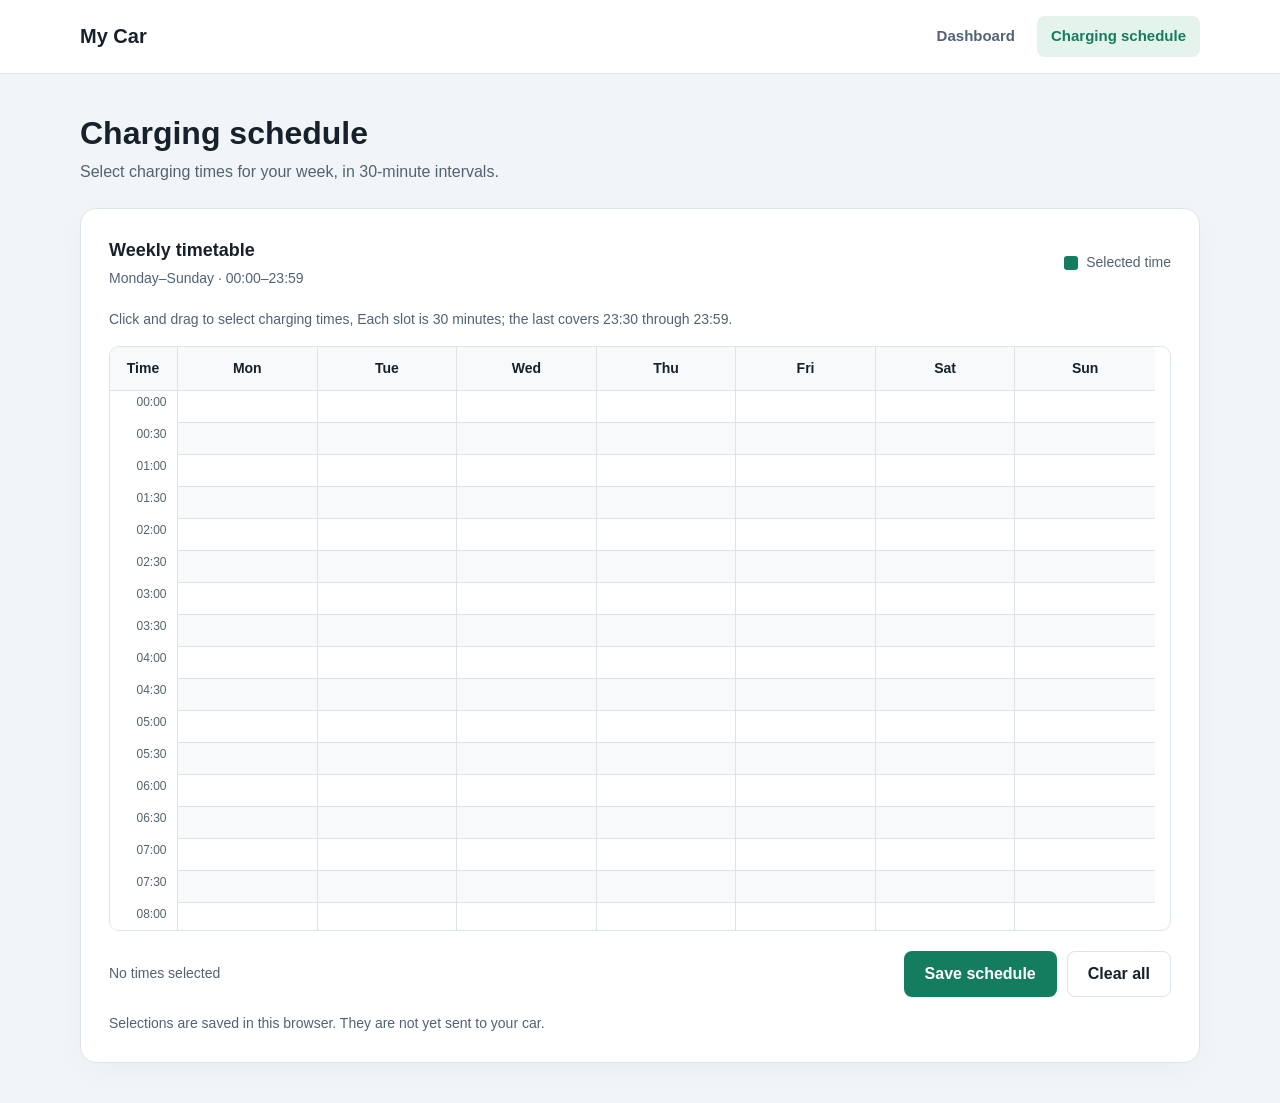
==== src/Web/scheduler.html @ 94b659a5 "created frontend skin for the scheduler and updated styling" ====
<!DOCTYPE html>
<html lang="en">

<head>
    <meta charset="UTF-8">
    <meta name="viewport" content="width=device-width, initial-scale=1">
    <title>Charging schedule | My Car</title>
    <link rel="stylesheet" href="styles.css">
    <link rel="stylesheet" href="scheduler.css">
    <script src="scheduler.js" defer></script>
</head>

<body>
    <header class="site-header">
        <nav class="navbar" aria-label="Main navigation">
            <a class="brand" href="index.html">My Car</a>
            <div class="nav-links">
                <a href="index.html">Dashboard</a>
                <a href="scheduler.html" aria-current="page">Charging schedule</a>
            </div>
        </nav>
    </header>

    <main class="page-container scheduler-container">
        <header class="page-heading">
            <h1>Charging schedule</h1>
            <p>Select charging times for your week, in 30-minute intervals.</p>
        </header>

        <section class="panel" aria-labelledby="timetable-heading">
            <div class="calendar-toolbar">
                <div>
                    <h2 id="timetable-heading">Weekly timetable</h2>
                    <p class="calendar-range">Monday–Sunday · 00:00–23:59</p>
                </div>
                <span class="selection-legend">
                    <span class="legend-swatch" aria-hidden="true"></span>
                    Selected time
                </span>
            </div>

            <p class="instructions" id="schedule-instructions">
                Click and drag to select charging times,
                Each slot is 30 minutes; the last covers 23:30 through 23:59.
            </p>

            <div class="calendar-scroll" role="region" aria-label="Weekly charging timetable"
                aria-describedby="schedule-instructions" tabindex="0">
                <div class="grid-wrapper">
                    <div class="time-labels" id="timeLabels" aria-hidden="true"></div>
                    <div class="grid-container" id="gridContainer"></div>
                </div>
            </div>

            <div class="scheduler-footer">
                <p id="selection-count">No times selected</p>
                <div class="actions">
                    <button id="saveBtn" type="button">Save schedule</button>
                    <button id="clearBtn" type="button" class="secondary">Clear all</button>
                </div>
            </div>

            <p id="schedule-message" class="status-message" role="status">
                Selections are saved in this browser. They are not yet sent to your car.
            </p>
        </section>
    </main>
</body>

</html>
---- src/Web/styles.css ----
:root {
    color-scheme: light;
    --page-background: #f2f5f8;
    --surface: #ffffff;
    --surface-muted: #f7f9fb;
    --text: #17212b;
    --text-muted: #526274;
    --border-color: #dce4eb;
    --accent: #147d60;
    --accent-hover: #10634d;
    --accent-soft: #e4f4ec;
    --focus-color: #1565c0;
    --panel-radius: 16px;
    --panel-shadow: 0 8px 32px #17212b08;
}

* {
    box-sizing: border-box;
}

body {
    margin: 0;
    background: var(--page-background);
    color: var(--text);
    font-family: "Segoe UI", Arial, sans-serif;
    line-height: 1.5;
}

a {
    color: var(--accent);
}

button,
input,
select {
    font: inherit;
}

:focus-visible {
    outline: 3px solid var(--focus-color);
    outline-offset: 3px;
}

.site-header {
    background: var(--surface);
    border-bottom: 1px solid var(--border-color);
}

.navbar {
    display: flex;
    align-items: center;
    justify-content: space-between;
    gap: 16px;
    max-width: 1168px;
    margin: 0 auto;
    padding: 16px 24px;
}

.brand {
    color: var(--text);
    font-size: 1.25rem;
    font-weight: 750;
    text-decoration: none;
    white-space: nowrap;
}

.nav-links {
    display: flex;
    flex-wrap: wrap;
    gap: 8px;
}

.nav-links a {
    padding: 9px 14px;
    border-radius: 8px;
    color: var(--text-muted);
    font-size: 0.9375rem;
    font-weight: 600;
    text-decoration: none;
}

.nav-links a:hover {
    background: var(--surface-muted);
    color: var(--text);
}

.nav-links a[aria-current="page"] {
    background: var(--accent-soft);
    color: var(--accent);
}

.page-container {
    width: calc(100% - 48px);
    max-width: 1120px;
    margin: 40px auto;
}

.dashboard-container {
    max-width: 560px;
}

.page-heading {
    margin-bottom: 24px;
}

h1,
h2,
p {
    margin-top: 0;
}

h1 {
    margin-bottom: 8px;
    font-size: clamp(1.65rem, 3vw, 2rem);
    line-height: 1.2;
}

h2 {
    margin-bottom: 0;
    font-size: 1.125rem;
}

.page-heading p,
.status-message {
    color: var(--text-muted);
}

.page-heading p {
    margin-bottom: 0;
}

.panel {
    padding: 28px;
    background: var(--surface);
    border: 1px solid var(--border-color);
    border-radius: var(--panel-radius);
    box-shadow: var(--panel-shadow);
}

button {
    min-height: 44px;
    padding: 10px 20px;
    border: 1px solid transparent;
    border-radius: 8px;
    background: var(--accent);
    color: var(--surface);
    font-weight: 600;
    cursor: pointer;
    transition: background-color 120ms ease;
}

button:hover:not(:disabled) {
    background: var(--accent-hover);
}

button:disabled {
    cursor: not-allowed;
    opacity: 0.6;
}

button.secondary {
    border-color: var(--border-color);
    background: var(--surface);
    color: var(--text);
}

button.secondary:hover:not(:disabled) {
    background: var(--surface-muted);
}

.battery-summary {
    display: flex;
    align-items: center;
    justify-content: space-between;
    gap: 16px;
    margin-bottom: 16px;
}

#battery {
    color: var(--accent);
    font-size: 2.75rem;
    line-height: 1.1;
}

progress {
    display: block;
    width: 100%;
    height: 18px;
    overflow: hidden;
    border: 0;
    border-radius: 999px;
    background: var(--accent-soft);
    accent-color: var(--accent);
    appearance: none;
}

progress::-webkit-progress-bar {
    background: var(--accent-soft);
    border-radius: 999px;
}

progress::-webkit-progress-value {
    background: var(--accent);
    border-radius: 999px;
}

progress::-moz-progress-bar {
    background: var(--accent);
    border-radius: 999px;
}

.car-details {
    margin: 24px 0;
}

.car-details p {
    display: flex;
    flex-wrap: wrap;
    justify-content: space-between;
    gap: 8px 16px;
    margin: 0;
    padding: 12px 0;
    border-bottom: 1px solid var(--border-color);
    color: var(--text-muted);
}

.car-details strong,
.car-details span {
    color: var(--text);
}

.charging-button {
    width: 100%;
}

.status-message,
.command-message {
    margin: 16px 0 0;
    font-size: 0.875rem;
    overflow-wrap: anywhere;
}

.command-message {
    font-weight: 600;
}

.command-message:empty {
    display: none;
}

@media (max-width: 600px) {
    .navbar {
        align-items: flex-start;
        flex-direction: column;
        gap: 12px;
        padding: 16px;
    }

    .nav-links {
        width: 100%;
    }

    .nav-links a {
        flex: 1;
        text-align: center;
    }

    .page-container {
        width: calc(100% - 32px);
        margin: 24px auto;
    }

    .panel {
        padding: 20px;
    }
}

@media (prefers-reduced-motion: reduce) {
    button {
        transition: none;
    }
}
---- src/Web/scheduler.css ----
.scheduler-container {
    --slot-height: 32px;
    --day-header-height: 44px;
}

.calendar-toolbar,
.scheduler-footer {
    display: flex;
    align-items: center;
    justify-content: space-between;
    flex-wrap: wrap;
    gap: 16px;
}

.calendar-range {
    margin: 4px 0 0;
    color: var(--text-muted);
    font-size: 0.875rem;
}

.selection-legend {
    display: inline-flex;
    align-items: center;
    gap: 8px;
    color: var(--text-muted);
    font-size: 0.875rem;
}

.legend-swatch {
    width: 14px;
    height: 14px;
    border-radius: 3px;
    background: var(--accent);
}

.instructions {
    margin: 20px 0 16px;
    color: var(--text-muted);
    font-size: 0.875rem;
}

.calendar-scroll {
    max-height: 65vh;
    overflow: auto;
    border: 1px solid var(--border-color);
    border-radius: 10px;
    scrollbar-gutter: stable;
}

.grid-wrapper {
    display: grid;
    grid-template-columns: 68px minmax(0, 1fr);
    min-width: 700px;
    user-select: none;
}

.time-labels {
    position: sticky;
    left: 0;
    z-index: 2;
    background: var(--surface);
    border-right: 1px solid var(--border-color);
}

.time-heading,
.day-header {
    position: sticky;
    top: 0;
    z-index: 3;
    display: flex;
    align-items: center;
    justify-content: center;
    height: var(--day-header-height);
    background: var(--surface-muted);
    border-bottom: 1px solid var(--border-color);
    color: var(--text);
    font-size: 0.875rem;
    font-weight: 600;
}

.time-label {
    display: flex;
    align-items: flex-start;
    justify-content: flex-end;
    height: var(--slot-height);
    padding: 2px 10px 0 0;
    color: var(--text-muted);
    font-size: 0.75rem;
}

.day-end {
    height: 24px;
    border-top: 1px solid var(--border-color);
    background: var(--surface-muted);
}

.time-label.day-end {
    padding-top: 3px;
}

.grid-container {
    display: grid;
    grid-template-columns: repeat(7, minmax(0, 1fr));
}

.day-column {
    min-width: 0;
    border-right: 1px solid var(--border-color);
}

.day-column:last-child {
    border-right: 0;
}

button.time-slot {
    display: block;
    width: 100%;
    height: var(--slot-height);
    min-height: 0;
    margin: 0;
    padding: 0;
    border: 0;
    border-bottom: 1px solid var(--border-color);
    border-radius: 0;
    background: var(--surface);
    scroll-margin-top: var(--day-header-height);
    cursor: crosshair;
}

button.time-slot.half-hour {
    background: var(--surface-muted);
}

button.time-slot:hover {
    background: var(--accent-soft);
}

button.time-slot.selected {
    background: var(--accent);
    border-bottom-color: #ffffff35;
}

button.time-slot.selected:hover {
    background: var(--accent-hover);
}

button.time-slot.selected::after {
    content: "✓";
    color: var(--surface);
    font-size: 0.875rem;
}

button.time-slot:focus-visible {
    position: relative;
    z-index: 1;
    outline-offset: -3px;
}

.scheduler-footer {
    margin-top: 20px;
}

#selection-count {
    margin: 0;
    color: var(--text-muted);
    font-size: 0.875rem;
}

.actions {
    display: flex;
    flex-wrap: wrap;
    gap: 10px;
}

@media (max-width: 600px) {
    .calendar-scroll {
        max-height: 60vh;
    }

    .scheduler-footer,
    .actions {
        align-items: stretch;
        width: 100%;
    }

    .actions button {
        flex: 1;
    }
}
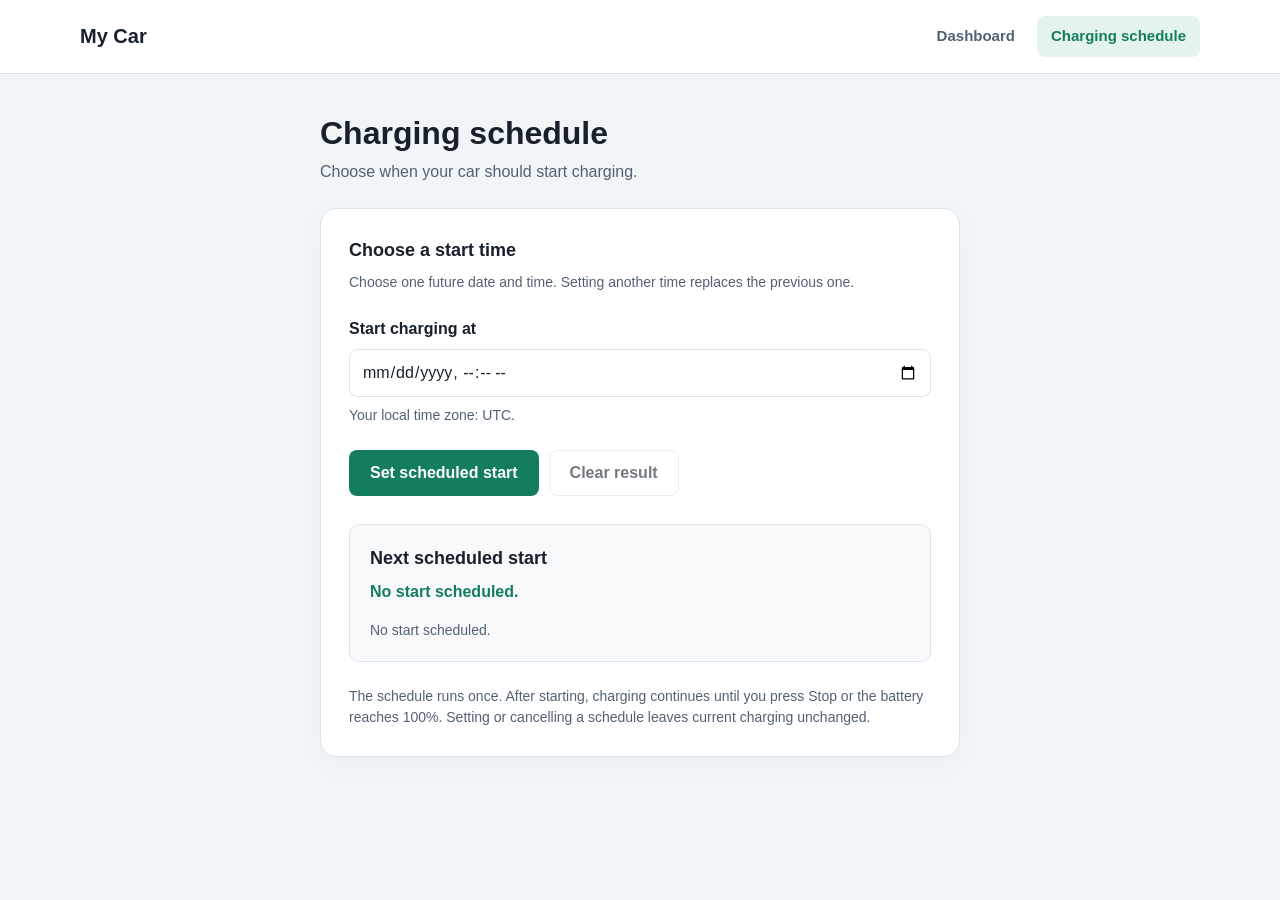
==== commit 36bb4fad: "pivoted to easier scheduler - designed to only need frontend, though this does lead to some limitati" ====
--- a/src/Web/scheduler.html
+++ b/src/Web/scheduler.html
@@ -7,6 +7,7 @@
     <title>Charging schedule | My Car</title>
     <link rel="stylesheet" href="styles.css">
     <link rel="stylesheet" href="scheduler.css">
+    <script src="charging-schedule.js" defer></script>
     <script src="scheduler.js" defer></script>
 </head>
 
@@ -24,45 +25,35 @@
     <main class="page-container scheduler-container">
         <header class="page-heading">
             <h1>Charging schedule</h1>
-            <p>Select charging times for your week, in 30-minute intervals.</p>
+            <p>Choose when your car should start charging.</p>
         </header>
 
-        <section class="panel" aria-labelledby="timetable-heading">
-            <div class="calendar-toolbar">
-                <div>
-                    <h2 id="timetable-heading">Weekly timetable</h2>
-                    <p class="calendar-range">Monday–Sunday · 00:00–23:59</p>
+        <section class="panel" aria-labelledby="schedule-heading">
+            <h2 id="schedule-heading">Choose a start time</h2>
+            <p class="instructions">Choose one future date and time. Setting another time replaces the previous one.</p>
+
+            <form id="schedule-form">
+                <label for="scheduled-start">Start charging at</label>
+                <input id="scheduled-start" name="scheduledStart" type="datetime-local" step="60" required
+                    aria-describedby="time-zone">
+                <p id="time-zone" class="field-hint">Times use your device's local time zone.</p>
+
+                <div class="actions">
+                    <button id="saveBtn" type="submit">Set scheduled start</button>
+                    <button id="cancelBtn" type="button" class="secondary" disabled>Cancel scheduled start</button>
                 </div>
-                <span class="selection-legend">
-                    <span class="legend-swatch" aria-hidden="true"></span>
-                    Selected time
-                </span>
+            </form>
+
+            <div class="saved-schedule" aria-live="polite">
+                <h2>Next scheduled start</h2>
+                <p id="scheduled-summary">No start scheduled.</p>
+                <p id="scheduled-charging-status" class="status-message" role="status"></p>
             </div>
 
-            <p class="instructions" id="schedule-instructions">
-                Click and drag to select charging times,
-                Each slot is 30 minutes; the last covers 23:30 through 23:59.
-            </p>
-
-            <div class="calendar-scroll" role="region" aria-label="Weekly charging timetable"
-                aria-describedby="schedule-instructions" tabindex="0">
-                <div class="grid-wrapper">
-                    <div class="time-labels" id="timeLabels" aria-hidden="true"></div>
-                    <div class="grid-container" id="gridContainer"></div>
-                </div>
-            </div>
-
-            <div class="scheduler-footer">
-                <p id="selection-count">No times selected</p>
-                <div class="actions">
-                    <button id="saveBtn" type="button">Save schedule</button>
-                    <button id="clearBtn" type="button" class="secondary">Clear all</button>
-                </div>
-            </div>
-
-            <p id="schedule-message" class="status-message" role="status">
-                Selections are saved in this browser. They are not yet sent to your car.
-            </p>
+            <p id="schedule-message" class="status-message" role="status"></p>
+            <p class="field-hint schedule-help">The schedule runs once. After starting, charging continues until you
+                press Stop or the battery reaches 100%. Setting or cancelling a schedule leaves current charging
+                unchanged.</p>
         </section>
     </main>
 </body>
--- a/src/Web/scheduler.css
+++ b/src/Web/scheduler.css
@@ -1,189 +1,81 @@
 .scheduler-container {
-    --slot-height: 32px;
-    --day-header-height: 44px;
+    max-width: 640px;
 }
 
-.calendar-toolbar,
-.scheduler-footer {
-    display: flex;
-    align-items: center;
-    justify-content: space-between;
-    flex-wrap: wrap;
-    gap: 16px;
-}
-
-.calendar-range {
-    margin: 4px 0 0;
+.instructions,
+.field-hint {
     color: var(--text-muted);
     font-size: 0.875rem;
 }
 
-.selection-legend {
-    display: inline-flex;
-    align-items: center;
-    gap: 8px;
-    color: var(--text-muted);
-    font-size: 0.875rem;
+.instructions {
+    margin: 8px 0 24px;
 }
 
-.legend-swatch {
-    width: 14px;
-    height: 14px;
-    border-radius: 3px;
-    background: var(--accent);
-}
-
-.instructions {
-    margin: 20px 0 16px;
-    color: var(--text-muted);
-    font-size: 0.875rem;
-}
-
-.calendar-scroll {
-    max-height: 65vh;
-    overflow: auto;
-    border: 1px solid var(--border-color);
-    border-radius: 10px;
-    scrollbar-gutter: stable;
-}
-
-.grid-wrapper {
-    display: grid;
-    grid-template-columns: 68px minmax(0, 1fr);
-    min-width: 700px;
-    user-select: none;
-}
-
-.time-labels {
-    position: sticky;
-    left: 0;
-    z-index: 2;
-    background: var(--surface);
-    border-right: 1px solid var(--border-color);
-}
-
-.time-heading,
-.day-header {
-    position: sticky;
-    top: 0;
-    z-index: 3;
-    display: flex;
-    align-items: center;
-    justify-content: center;
-    height: var(--day-header-height);
-    background: var(--surface-muted);
-    border-bottom: 1px solid var(--border-color);
-    color: var(--text);
-    font-size: 0.875rem;
+#schedule-form label {
+    display: block;
+    margin-bottom: 8px;
     font-weight: 600;
 }
 
-.time-label {
-    display: flex;
-    align-items: flex-start;
-    justify-content: flex-end;
-    height: var(--slot-height);
-    padding: 2px 10px 0 0;
-    color: var(--text-muted);
-    font-size: 0.75rem;
+#scheduled-start {
+    display: block;
+    width: 100%;
+    min-width: 0;
+    min-height: 48px;
+    padding: 10px 12px;
+    border: 1px solid var(--border-color);
+    border-radius: 8px;
+    background: var(--surface);
+    color: var(--text);
 }
 
-.day-end {
-    height: 24px;
-    border-top: 1px solid var(--border-color);
-    background: var(--surface-muted);
-}
-
-.time-label.day-end {
-    padding-top: 3px;
-}
-
-.grid-container {
-    display: grid;
-    grid-template-columns: repeat(7, minmax(0, 1fr));
-}
-
-.day-column {
-    min-width: 0;
-    border-right: 1px solid var(--border-color);
-}
-
-.day-column:last-child {
-    border-right: 0;
-}
-
-button.time-slot {
-    display: block;
-    width: 100%;
-    height: var(--slot-height);
-    min-height: 0;
-    margin: 0;
-    padding: 0;
-    border: 0;
-    border-bottom: 1px solid var(--border-color);
-    border-radius: 0;
-    background: var(--surface);
-    scroll-margin-top: var(--day-header-height);
-    cursor: crosshair;
-}
-
-button.time-slot.half-hour {
-    background: var(--surface-muted);
-}
-
-button.time-slot:hover {
-    background: var(--accent-soft);
-}
-
-button.time-slot.selected {
-    background: var(--accent);
-    border-bottom-color: #ffffff35;
-}
-
-button.time-slot.selected:hover {
-    background: var(--accent-hover);
-}
-
-button.time-slot.selected::after {
-    content: "✓";
-    color: var(--surface);
-    font-size: 0.875rem;
-}
-
-button.time-slot:focus-visible {
-    position: relative;
-    z-index: 1;
-    outline-offset: -3px;
-}
-
-.scheduler-footer {
-    margin-top: 20px;
-}
-
-#selection-count {
-    margin: 0;
-    color: var(--text-muted);
-    font-size: 0.875rem;
+.field-hint {
+    margin: 8px 0 0;
+    overflow-wrap: anywhere;
 }
 
 .actions {
     display: flex;
     flex-wrap: wrap;
     gap: 10px;
+    margin-top: 24px;
+}
+
+.saved-schedule {
+    margin-top: 28px;
+    padding: 20px;
+    border: 1px solid var(--border-color);
+    border-radius: 10px;
+    background: var(--surface-muted);
+}
+
+#scheduled-summary {
+    margin: 8px 0 0;
+    color: var(--accent);
+    font-weight: 600;
+    overflow-wrap: anywhere;
+}
+
+.browser-notice {
+    margin: 16px 0;
+    padding: 12px 16px;
+    border-radius: 8px;
+    background: var(--accent-soft);
+    color: var(--text);
+    font-size: 0.875rem;
+}
+
+.schedule-help {
+    margin-top: 24px;
+}
+
+#schedule-message:empty {
+    display: none;
 }
 
 @media (max-width: 600px) {
-    .calendar-scroll {
-        max-height: 60vh;
-    }
-
-    .scheduler-footer,
     .actions {
-        align-items: stretch;
-        width: 100%;
-    }
-
-    .actions button {
-        flex: 1;
+        flex-direction: column;
     }
 }
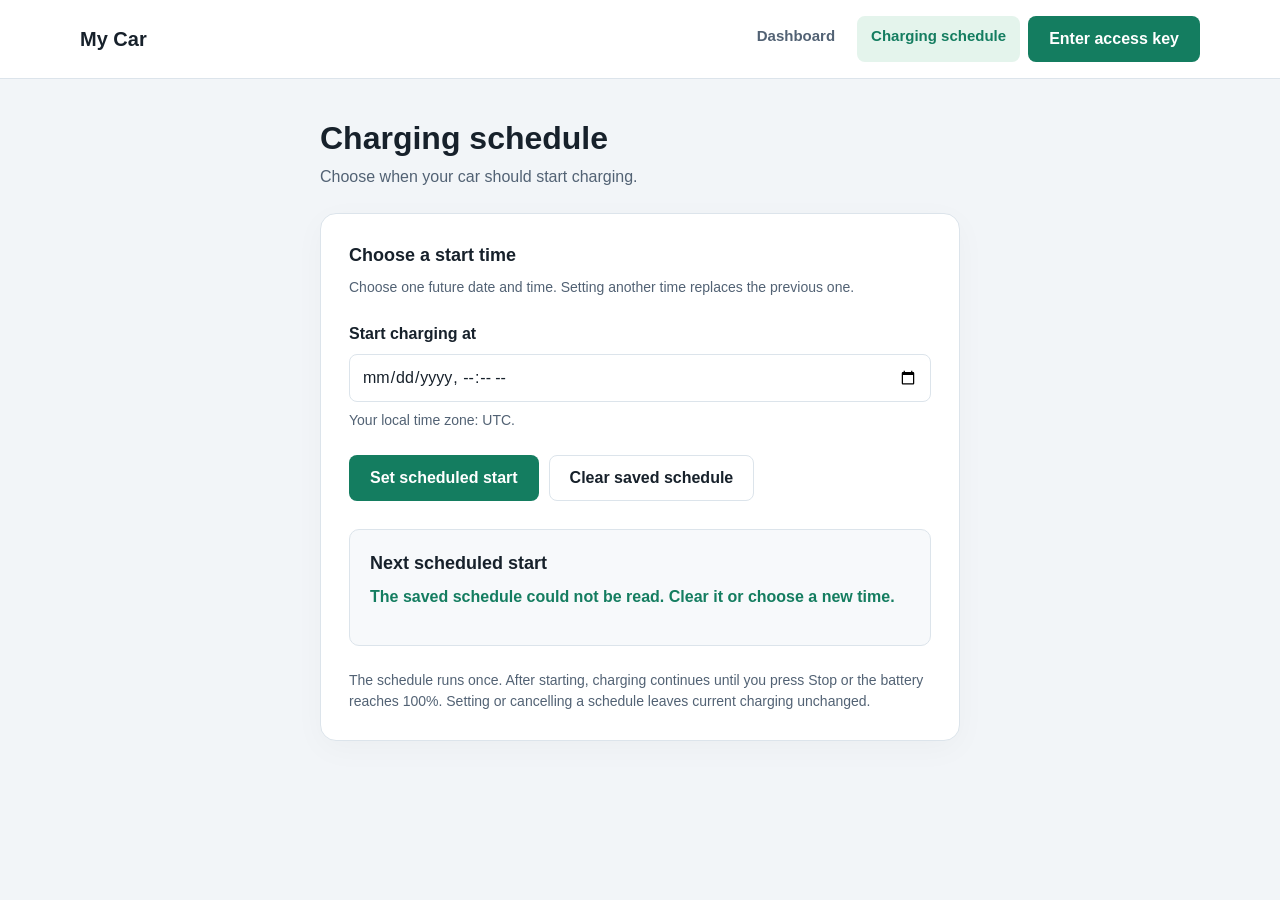
==== commit 583d70f2: "pushing changings in preparation for deployment" ====
--- a/src/Web/scheduler.html
+++ b/src/Web/scheduler.html
@@ -8,6 +8,7 @@
     <link rel="stylesheet" href="styles.css">
     <link rel="stylesheet" href="scheduler.css">
     <script src="charging-schedule.js" defer></script>
+    <script src="api-config.js" defer></script>
     <script src="scheduler.js" defer></script>
 </head>
 
@@ -18,6 +19,9 @@
             <div class="nav-links">
                 <a href="index.html">Dashboard</a>
                 <a href="scheduler.html" aria-current="page">Charging schedule</a>
+                <button type="button" onclick="carApi.enterKey()">
+                    Enter access key
+                </button>
             </div>
         </nav>
     </header>
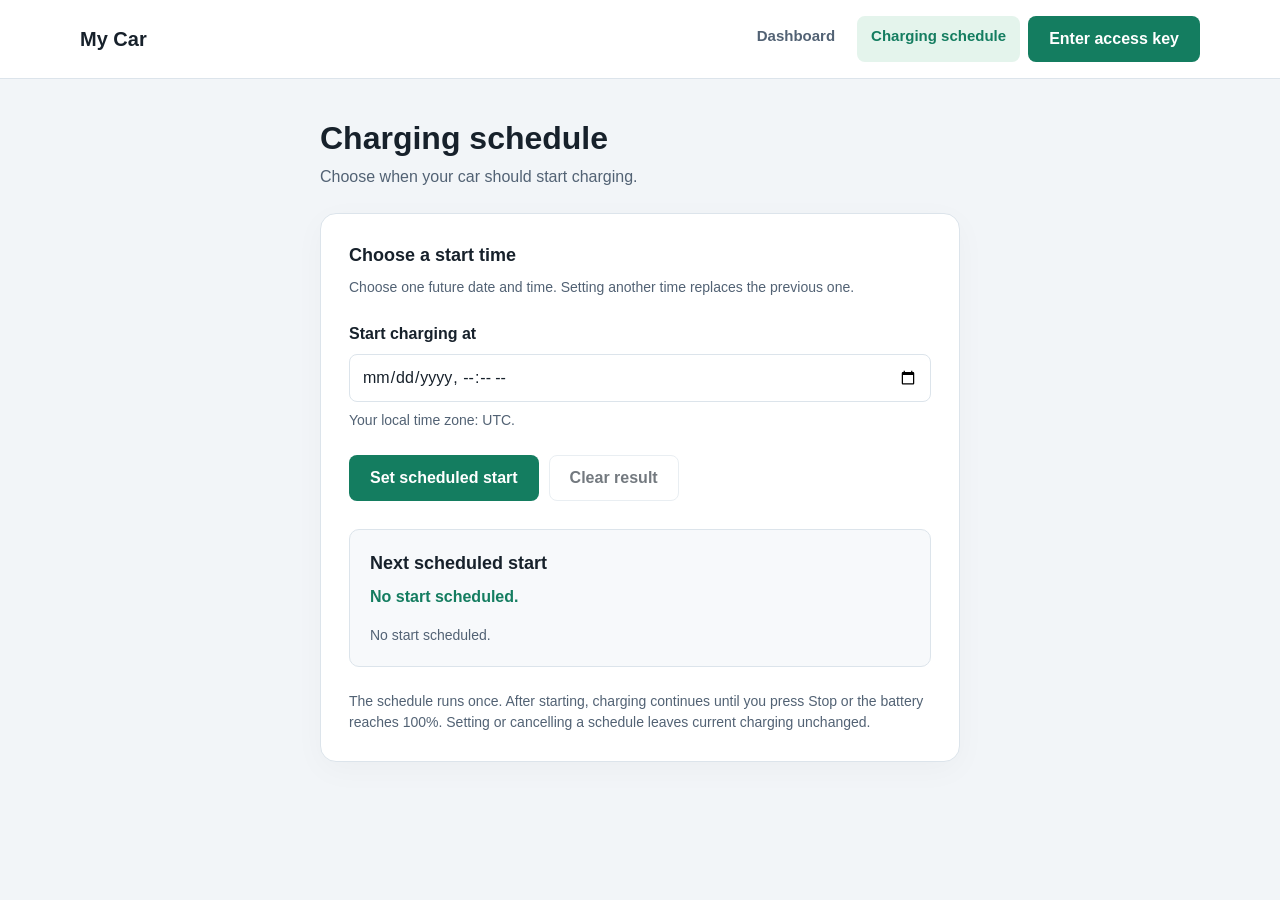
==== commit 67996b9b: "fixed small bug" ====
--- a/src/Web/scheduler.html
+++ b/src/Web/scheduler.html
@@ -7,8 +7,8 @@
     <title>Charging schedule | My Car</title>
     <link rel="stylesheet" href="styles.css">
     <link rel="stylesheet" href="scheduler.css">
+    <script src="api-config.js" defer></script>
     <script src="charging-schedule.js" defer></script>
-    <script src="api-config.js" defer></script>
     <script src="scheduler.js" defer></script>
 </head>
 
